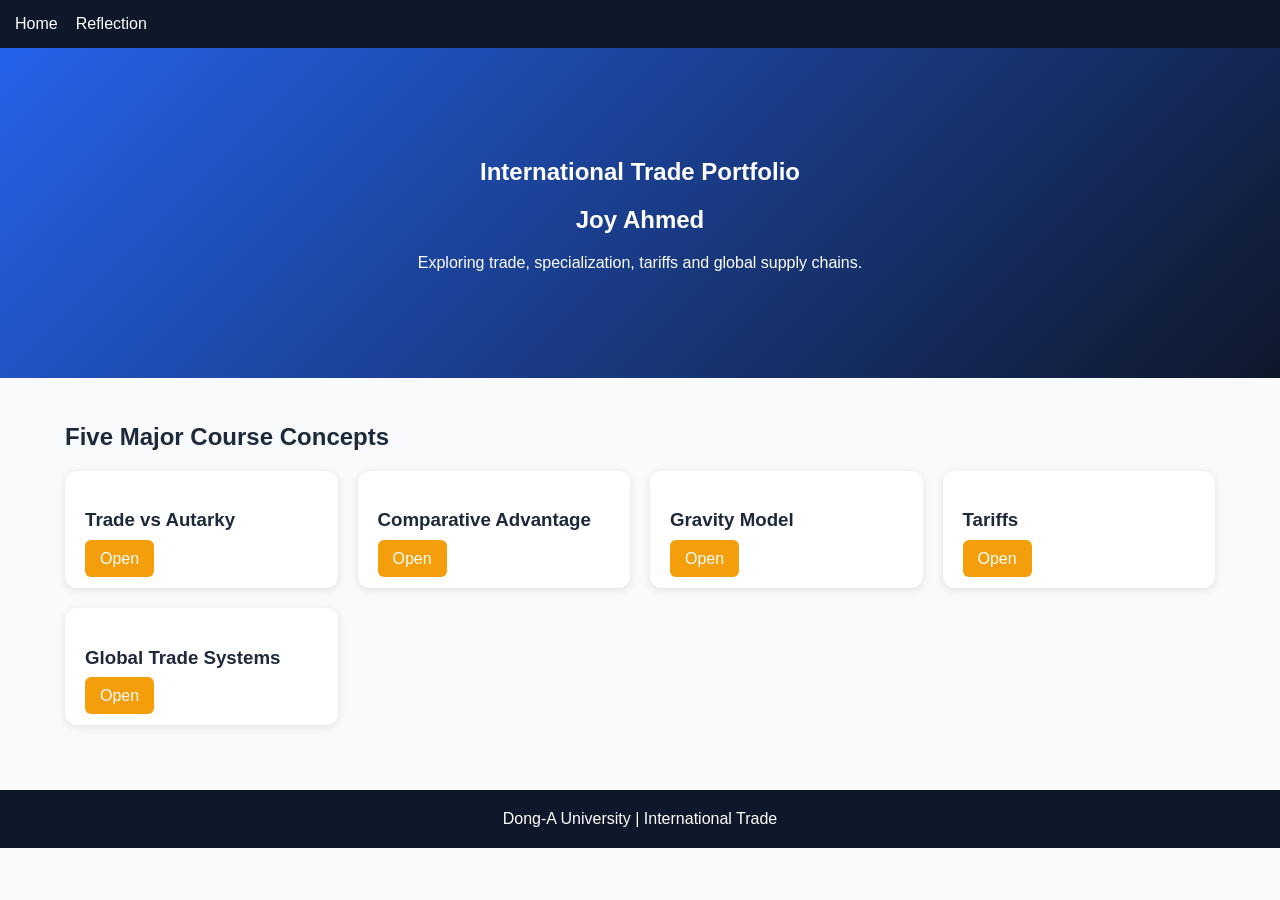
==== index.html @ 01178fcf "Add files via upload" ====
<!DOCTYPE html><html><head><title>International Trade Portfolio</title><link rel='stylesheet' href='css/style.css'></head><body>
<nav><a href='index.html'>Home</a><a href='reflection.html'>Reflection</a></nav>
<section class='hero'><h1>International Trade Portfolio</h1><h2>Joy Ahmed</h2><p>Exploring trade, specialization, tariffs and global supply chains.</p></section>
<div class='container'><h2>Five Major Course Concepts</h2><div class='cards'>
<div class='card'><h3>Trade vs Autarky</h3><a class='btn' href='projects/autarky.html'>Open</a></div>
<div class='card'><h3>Comparative Advantage</h3><a class='btn' href='projects/comparative.html'>Open</a></div>
<div class='card'><h3>Gravity Model</h3><a class='btn' href='projects/gravity.html'>Open</a></div>
<div class='card'><h3>Tariffs</h3><a class='btn' href='projects/tariffs.html'>Open</a></div>
<div class='card'><h3>Global Trade Systems</h3><a class='btn' href='projects/systems.html'>Open</a></div>
</div></div><footer>Dong-A University | International Trade</footer></body></html>
---- css/style.css ----
*{box-sizing:border-box}body{margin:0;font-family:Segoe UI,Arial,sans-serif;background:#f8fafc;color:#1e293b}
nav{background:#0f172a;padding:15px;position:sticky;top:0}nav a{color:#fff;text-decoration:none;margin-right:18px}
.hero{background:linear-gradient(135deg,#2563eb,#0f172a);color:#fff;padding:90px 20px;text-align:center}
.container{max-width:1200px;margin:auto;padding:25px}
.cards{display:grid;grid-template-columns:repeat(auto-fit,minmax(250px,1fr));gap:20px}
.card{background:#fff;padding:20px;border-radius:12px;box-shadow:0 2px 10px rgba(0,0,0,.1)}
.btn{background:#f59e0b;color:#fff;padding:10px 15px;text-decoration:none;border-radius:6px}
.section{margin:30px 0}.demo{background:#eef4ff;padding:15px;border-radius:10px}
footer{background:#0f172a;color:#fff;text-align:center;padding:20px;margin-top:40px}
input,select{padding:8px;margin:5px}
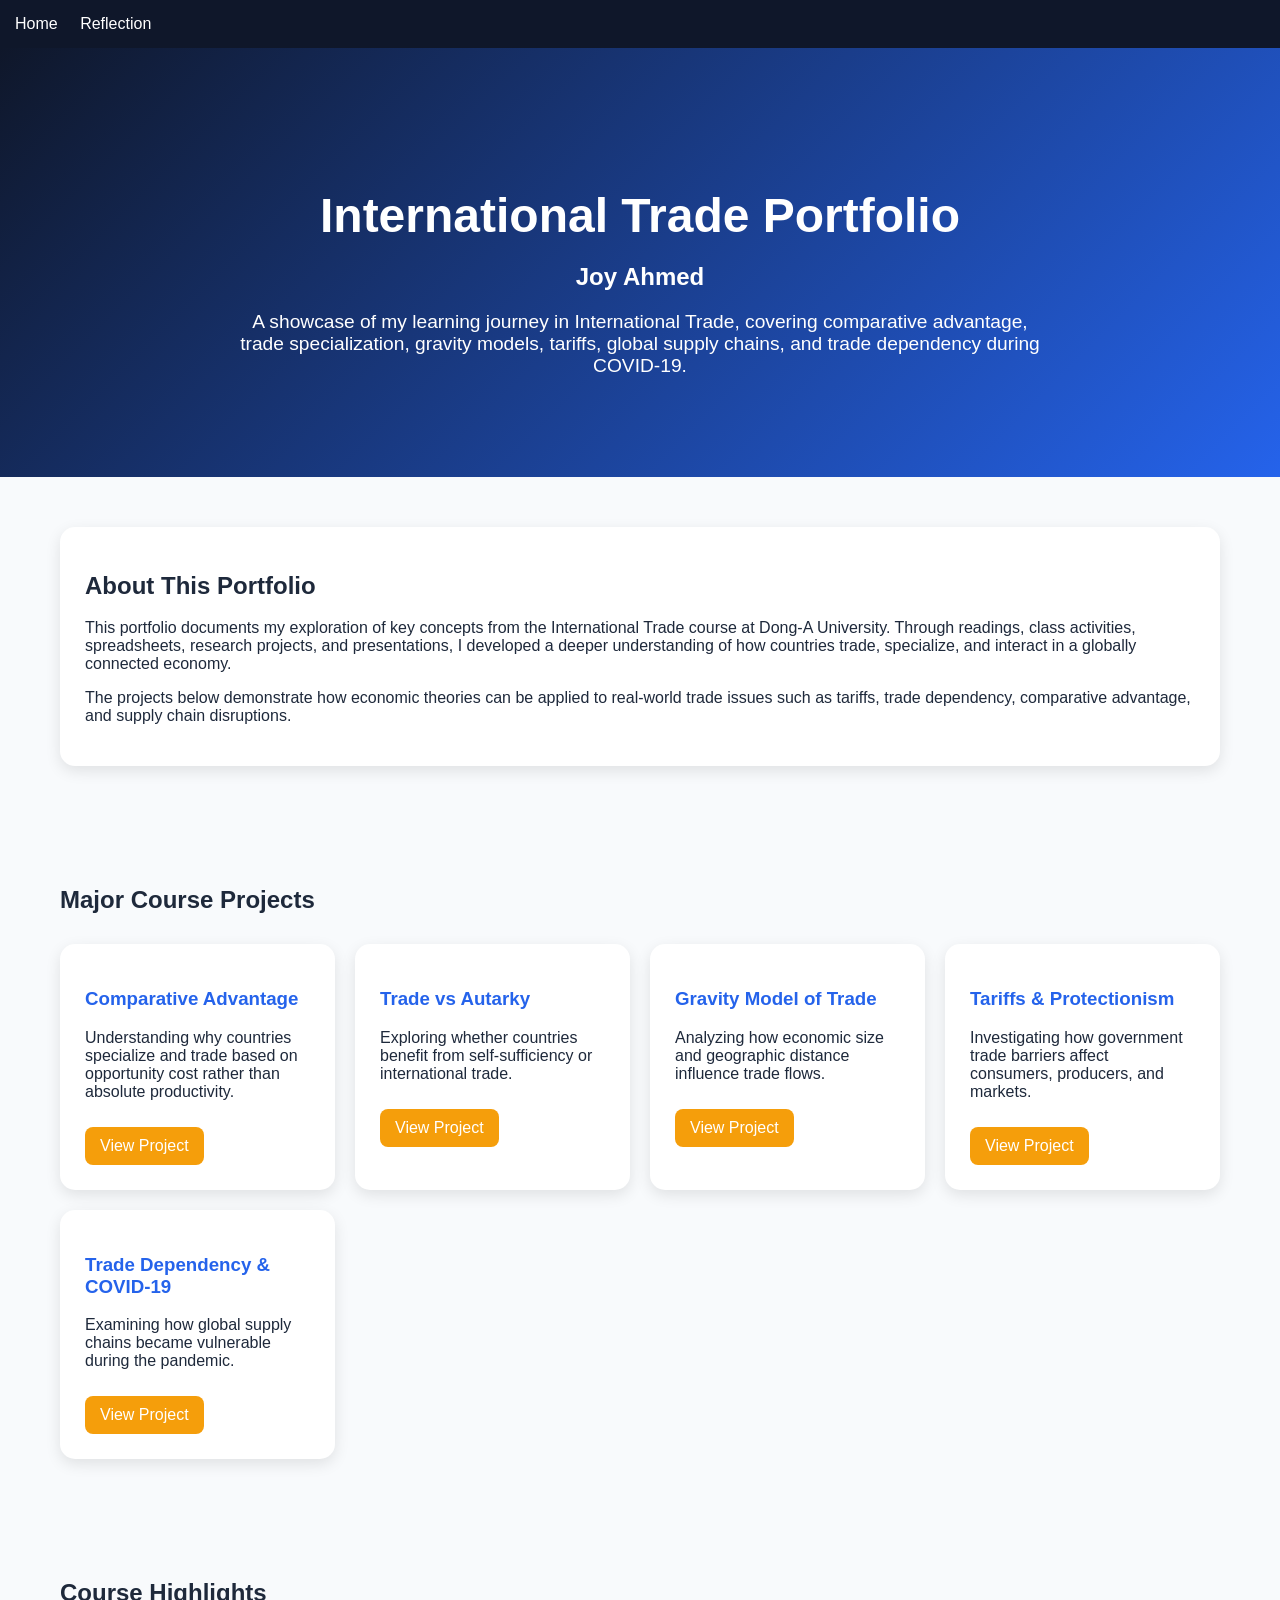
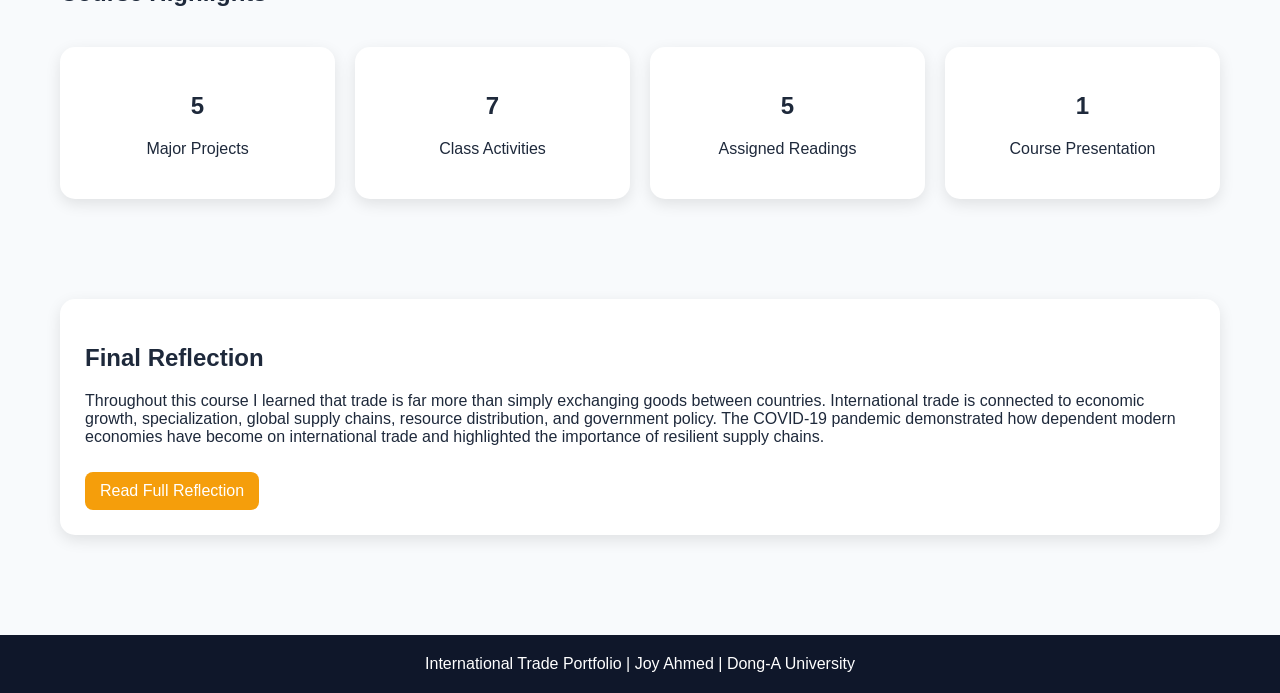
==== commit 5c2a4529: "Revise index.html for improved layout and content Updated the structure and content of the index.htm" ====
--- a/index.html
+++ b/index.html
@@ -1,10 +1,310 @@
-<!DOCTYPE html><html><head><title>International Trade Portfolio</title><link rel='stylesheet' href='css/style.css'></head><body>
-<nav><a href='index.html'>Home</a><a href='reflection.html'>Reflection</a></nav>
-<section class='hero'><h1>International Trade Portfolio</h1><h2>Joy Ahmed</h2><p>Exploring trade, specialization, tariffs and global supply chains.</p></section>
-<div class='container'><h2>Five Major Course Concepts</h2><div class='cards'>
-<div class='card'><h3>Trade vs Autarky</h3><a class='btn' href='projects/autarky.html'>Open</a></div>
-<div class='card'><h3>Comparative Advantage</h3><a class='btn' href='projects/comparative.html'>Open</a></div>
-<div class='card'><h3>Gravity Model</h3><a class='btn' href='projects/gravity.html'>Open</a></div>
-<div class='card'><h3>Tariffs</h3><a class='btn' href='projects/tariffs.html'>Open</a></div>
-<div class='card'><h3>Global Trade Systems</h3><a class='btn' href='projects/systems.html'>Open</a></div>
-</div></div><footer>Dong-A University | International Trade</footer></body></html>+<!DOCTYPE html>
+<html lang="en">
+
+<head>
+<meta charset="UTF-8">
+<meta name="viewport" content="width=device-width, initial-scale=1.0">
+
+<title>International Trade Portfolio | Joy Ahmed</title>
+
+<link rel="stylesheet" href="css/style.css">
+
+<style>
+
+.hero{
+background:linear-gradient(135deg,#0F172A,#2563EB);
+color:white;
+padding:100px 20px;
+text-align:center;
+}
+
+.hero h1{
+font-size:3rem;
+margin-bottom:10px;
+}
+
+.hero p{
+font-size:1.2rem;
+max-width:800px;
+margin:auto;
+}
+
+.section{
+max-width:1200px;
+margin:auto;
+padding:50px 20px;
+}
+
+.course-card{
+background:white;
+padding:25px;
+border-radius:15px;
+box-shadow:0 5px 15px rgba(0,0,0,0.1);
+}
+
+.project-grid{
+display:grid;
+grid-template-columns:repeat(auto-fit,minmax(250px,1fr));
+gap:20px;
+margin-top:30px;
+}
+
+.project-card{
+background:white;
+padding:25px;
+border-radius:15px;
+box-shadow:0 5px 15px rgba(0,0,0,0.1);
+transition:.3s;
+}
+
+.project-card:hover{
+transform:translateY(-5px);
+}
+
+.project-card h3{
+color:#2563EB;
+}
+
+.btn{
+display:inline-block;
+margin-top:10px;
+padding:10px 15px;
+background:#F59E0B;
+color:white;
+text-decoration:none;
+border-radius:8px;
+}
+
+.stats{
+display:grid;
+grid-template-columns:repeat(auto-fit,minmax(200px,1fr));
+gap:20px;
+text-align:center;
+margin-top:40px;
+}
+
+.stat-box{
+background:white;
+padding:25px;
+border-radius:15px;
+box-shadow:0 5px 15px rgba(0,0,0,.1);
+}
+
+footer{
+background:#0F172A;
+color:white;
+text-align:center;
+padding:20px;
+margin-top:50px;
+}
+
+</style>
+
+</head>
+
+<body>
+
+<nav>
+<a href="index.html">Home</a>
+<a href="reflection.html">Reflection</a>
+</nav>
+
+<section class="hero">
+
+<h1>International Trade Portfolio</h1>
+
+<h2>Joy Ahmed</h2>
+
+<p>
+A showcase of my learning journey in International Trade,
+covering comparative advantage, trade specialization,
+gravity models, tariffs, global supply chains,
+and trade dependency during COVID-19.
+</p>
+
+</section>
+
+<section class="section">
+
+<div class="course-card">
+
+<h2>About This Portfolio</h2>
+
+<p>
+
+This portfolio documents my exploration of key concepts
+from the International Trade course at Dong-A University.
+
+Through readings, class activities, spreadsheets,
+research projects, and presentations, I developed a deeper
+understanding of how countries trade, specialize,
+and interact in a globally connected economy.
+
+</p>
+
+<p>
+
+The projects below demonstrate how economic theories can
+be applied to real-world trade issues such as tariffs,
+trade dependency, comparative advantage,
+and supply chain disruptions.
+
+</p>
+
+</div>
+
+</section>
+
+<section class="section">
+
+<h2>Major Course Projects</h2>
+
+<div class="project-grid">
+
+<div class="project-card">
+
+<h3>Comparative Advantage</h3>
+
+<p>
+Understanding why countries specialize and trade based on
+opportunity cost rather than absolute productivity.
+</p>
+
+<a href="projects/comparative.html" class="btn">
+View Project
+</a>
+
+</div>
+
+<div class="project-card">
+
+<h3>Trade vs Autarky</h3>
+
+<p>
+Exploring whether countries benefit from self-sufficiency
+or international trade.
+</p>
+
+<a href="projects/autarky.html" class="btn">
+View Project
+</a>
+
+</div>
+
+<div class="project-card">
+
+<h3>Gravity Model of Trade</h3>
+
+<p>
+Analyzing how economic size and geographic distance
+influence trade flows.
+</p>
+
+<a href="projects/gravity.html" class="btn">
+View Project
+</a>
+
+</div>
+
+<div class="project-card">
+
+<h3>Tariffs & Protectionism</h3>
+
+<p>
+Investigating how government trade barriers affect
+consumers, producers, and markets.
+</p>
+
+<a href="projects/tariffs.html" class="btn">
+View Project
+</a>
+
+</div>
+
+<div class="project-card">
+
+<h3>Trade Dependency & COVID-19</h3>
+
+<p>
+Examining how global supply chains became vulnerable
+during the pandemic.
+</p>
+
+<a href="projects/systems.html" class="btn">
+View Project
+</a>
+
+</div>
+
+</div>
+
+</section>
+
+<section class="section">
+
+<h2>Course Highlights</h2>
+
+<div class="stats">
+
+<div class="stat-box">
+<h1>5</h1>
+<p>Major Projects</p>
+</div>
+
+<div class="stat-box">
+<h1>7</h1>
+<p>Class Activities</p>
+</div>
+
+<div class="stat-box">
+<h1>5</h1>
+<p>Assigned Readings</p>
+</div>
+
+<div class="stat-box">
+<h1>1</h1>
+<p>Course Presentation</p>
+</div>
+
+</div>
+
+</section>
+
+<section class="section">
+
+<div class="course-card">
+
+<h2>Final Reflection</h2>
+
+<p>
+
+Throughout this course I learned that trade is far more
+than simply exchanging goods between countries.
+International trade is connected to economic growth,
+specialization, global supply chains,
+resource distribution, and government policy.
+
+The COVID-19 pandemic demonstrated how dependent modern
+economies have become on international trade and
+highlighted the importance of resilient supply chains.
+
+</p>
+
+<a href="reflection.html" class="btn">
+
+Read Full Reflection
+
+</a>
+
+</div>
+
+</section>
+
+<footer>
+
+International Trade Portfolio | Joy Ahmed | Dong-A University
+
+</footer>
+
+</body>
+</html>
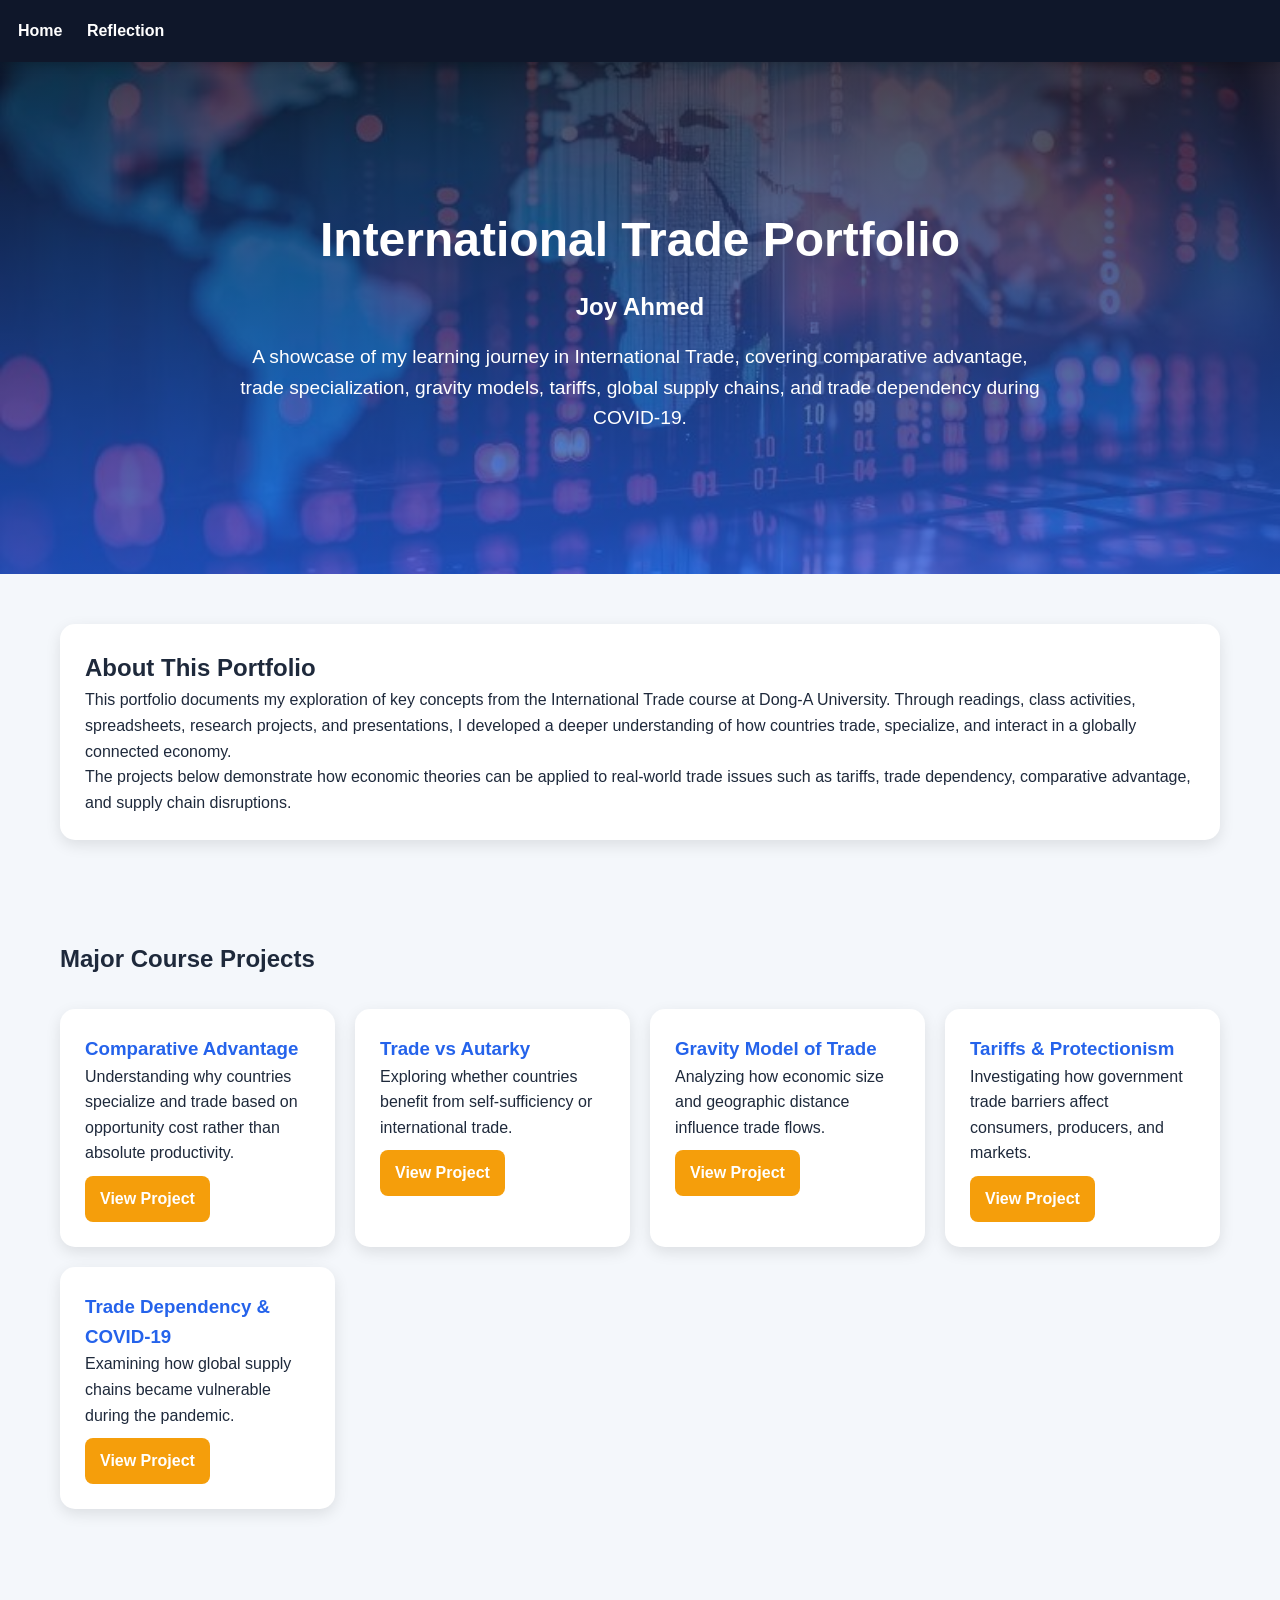
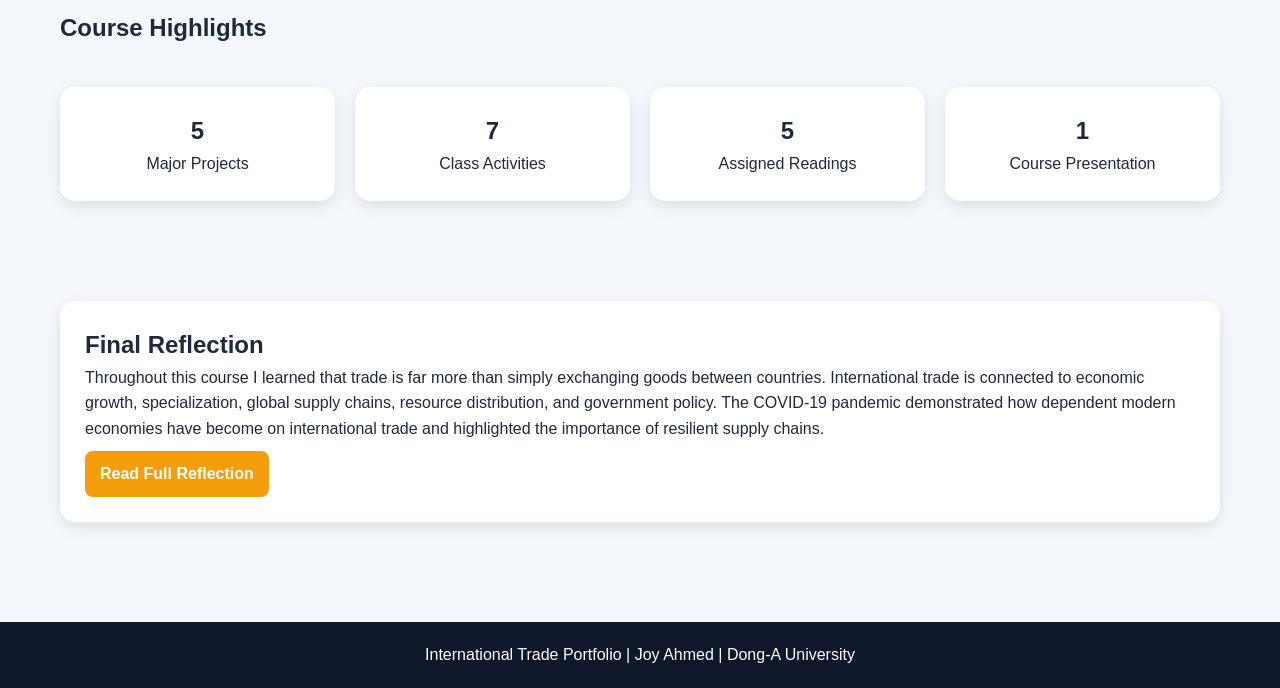
==== commit 50988489: "Update index.html" ====
--- a/index.html
+++ b/index.html
@@ -12,15 +12,31 @@
 <style>
 
 .hero{
-background:linear-gradient(135deg,#0F172A,#2563EB);
 color:white;
-padding:100px 20px;
+padding:140px 20px;
 text-align:center;
+}
+
+.home-hero{
+background:
+linear-gradient(
+rgba(15,23,42,.75),
+rgba(37,99,235,.75)
+),
+url("images/home-bg.jpg");
+
+background-size:cover;
+background-position:center;
+background-repeat:no-repeat;
 }
 
 .hero h1{
 font-size:3rem;
 margin-bottom:10px;
+}
+
+.hero h2{
+margin-bottom:15px;
 }
 
 .hero p{
@@ -109,7 +125,7 @@
 <a href="reflection.html">Reflection</a>
 </nav>
 
-<section class="hero">
+<section class="hero home-hero">
 
 <h1>International Trade Portfolio</h1>
 
@@ -131,7 +147,6 @@
 <h2>About This Portfolio</h2>
 
 <p>
-
 This portfolio documents my exploration of key concepts
 from the International Trade course at Dong-A University.
 
@@ -139,16 +154,13 @@
 research projects, and presentations, I developed a deeper
 understanding of how countries trade, specialize,
 and interact in a globally connected economy.
-
-</p>
-
-<p>
-
+</p>
+
+<p>
 The projects below demonstrate how economic theories can
 be applied to real-world trade issues such as tariffs,
 trade dependency, comparative advantage,
 and supply chain disruptions.
-
 </p>
 
 </div>
@@ -277,7 +289,6 @@
 <h2>Final Reflection</h2>
 
 <p>
-
 Throughout this course I learned that trade is far more
 than simply exchanging goods between countries.
 International trade is connected to economic growth,
@@ -287,13 +298,10 @@
 The COVID-19 pandemic demonstrated how dependent modern
 economies have become on international trade and
 highlighted the importance of resilient supply chains.
-
 </p>
 
 <a href="reflection.html" class="btn">
-
 Read Full Reflection
-
 </a>
 
 </div>
@@ -301,9 +309,7 @@
 </section>
 
 <footer>
-
 International Trade Portfolio | Joy Ahmed | Dong-A University
-
 </footer>
 
 </body>
--- a/css/style.css
+++ b/css/style.css
@@ -1,11 +1,123 @@
+*{
+box-sizing:border-box;
+margin:0;
+padding:0;
+}
 
-*{box-sizing:border-box}body{margin:0;font-family:Segoe UI,Arial,sans-serif;background:#f8fafc;color:#1e293b}
-nav{background:#0f172a;padding:15px;position:sticky;top:0}nav a{color:#fff;text-decoration:none;margin-right:18px}
-.hero{background:linear-gradient(135deg,#2563eb,#0f172a);color:#fff;padding:90px 20px;text-align:center}
-.container{max-width:1200px;margin:auto;padding:25px}
-.cards{display:grid;grid-template-columns:repeat(auto-fit,minmax(250px,1fr));gap:20px}
-.card{background:#fff;padding:20px;border-radius:12px;box-shadow:0 2px 10px rgba(0,0,0,.1)}
-.btn{background:#f59e0b;color:#fff;padding:10px 15px;text-decoration:none;border-radius:6px}
-.section{margin:30px 0}.demo{background:#eef4ff;padding:15px;border-radius:10px}
-footer{background:#0f172a;color:#fff;text-align:center;padding:20px;margin-top:40px}
-input,select{padding:8px;margin:5px}
+body{
+font-family:'Segoe UI',Arial,sans-serif;
+background:#f4f7fb;
+color:#1e293b;
+line-height:1.6;
+}
+
+nav{
+background:#0f172a;
+padding:18px;
+position:sticky;
+top:0;
+z-index:1000;
+box-shadow:0 2px 10px rgba(0,0,0,.2);
+}
+
+nav a{
+color:white;
+text-decoration:none;
+margin-right:20px;
+font-weight:600;
+}
+
+.hero{
+background:
+linear-gradient(
+rgba(15,23,42,.75),
+rgba(37,99,235,.75)
+),
+url("../images/world image2.jpg");
+
+background-size:cover;
+background-position:center;
+background-repeat:no-repeat;
+
+color:white;
+padding:140px 20px;
+text-align:center;
+}
+
+.hero h1{
+font-size:3rem;
+margin-bottom:15px;
+}
+
+.hero p{
+font-size:1.2rem;
+}
+
+.container{
+max-width:1200px;
+margin:auto;
+padding:30px;
+}
+
+.cards{
+display:grid;
+grid-template-columns:repeat(auto-fit,minmax(250px,1fr));
+gap:25px;
+}
+
+.card{
+background:white;
+padding:25px;
+border-radius:15px;
+box-shadow:0 5px 15px rgba(0,0,0,.1);
+transition:.3s;
+}
+
+.card:hover{
+transform:translateY(-8px);
+}
+
+.btn{
+background:#2563eb;
+color:white;
+padding:12px 18px;
+text-decoration:none;
+border-radius:8px;
+display:inline-block;
+margin-top:10px;
+font-weight:600;
+}
+
+.btn:hover{
+background:#1d4ed8;
+}
+
+.section{
+margin:30px 0;
+}
+
+.demo{
+background:#eef4ff;
+padding:20px;
+border-radius:12px;
+}
+
+input,select{
+padding:10px;
+margin:5px;
+border:1px solid #cbd5e1;
+border-radius:6px;
+}
+
+img{
+max-width:100%;
+border-radius:12px;
+}
+
+footer{
+background:#0f172a;
+color:white;
+text-align:center;
+padding:25px;
+margin-top:50px;
+}
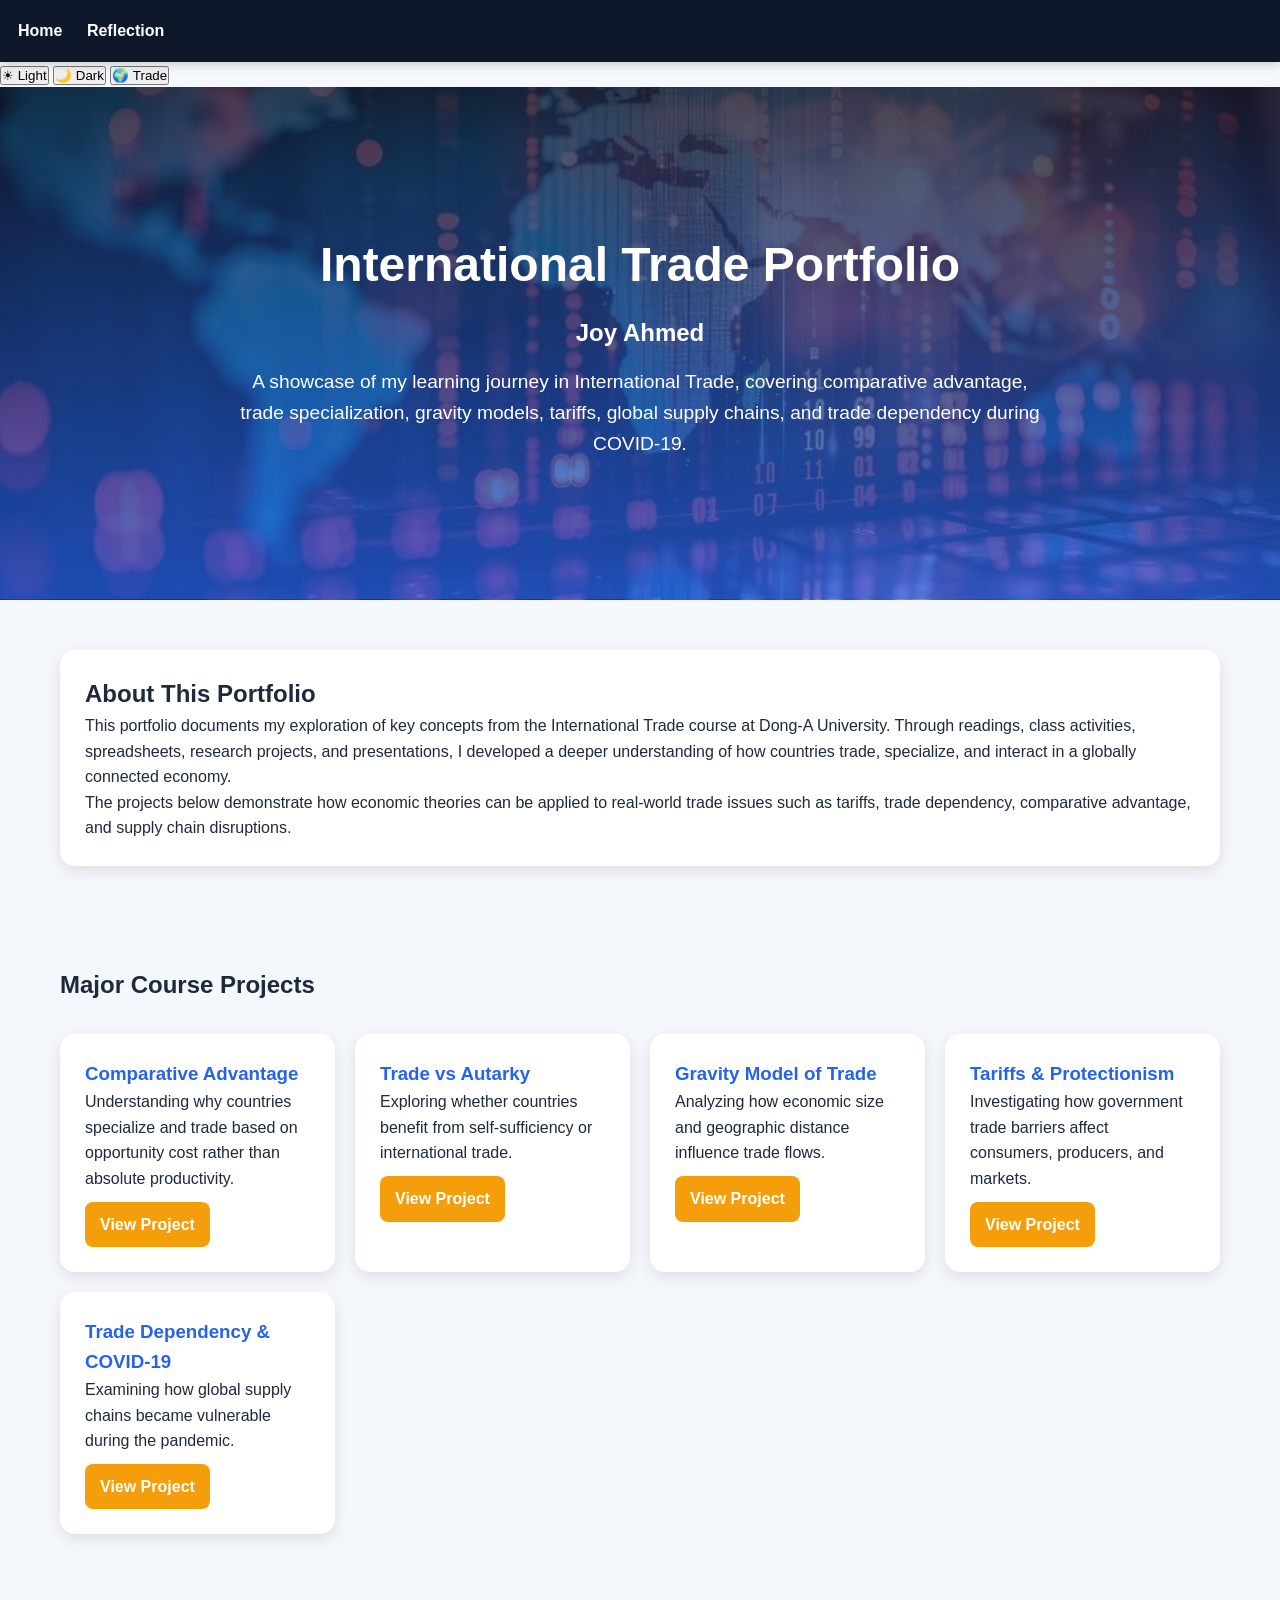
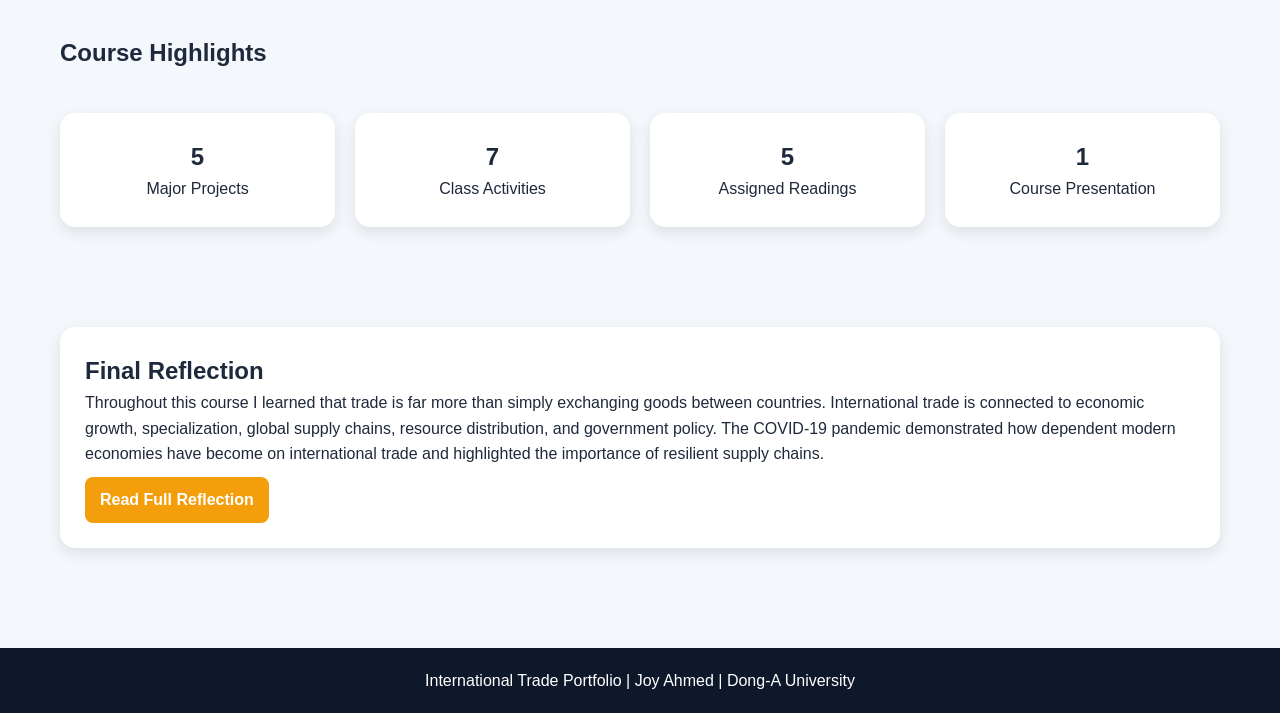
==== commit 97f734f5: "Update index.html" ====
--- a/index.html
+++ b/index.html
@@ -124,7 +124,11 @@
 <a href="index.html">Home</a>
 <a href="reflection.html">Reflection</a>
 </nav>
-
+<div class="theme-switcher">
+<button onclick="setTheme('light')">☀ Light</button>
+<button onclick="setTheme('dark')">🌙 Dark</button>
+<button onclick="setTheme('trade')">🌍 Trade</button>
+</div>
 <section class="hero home-hero">
 
 <h1>International Trade Portfolio</h1>
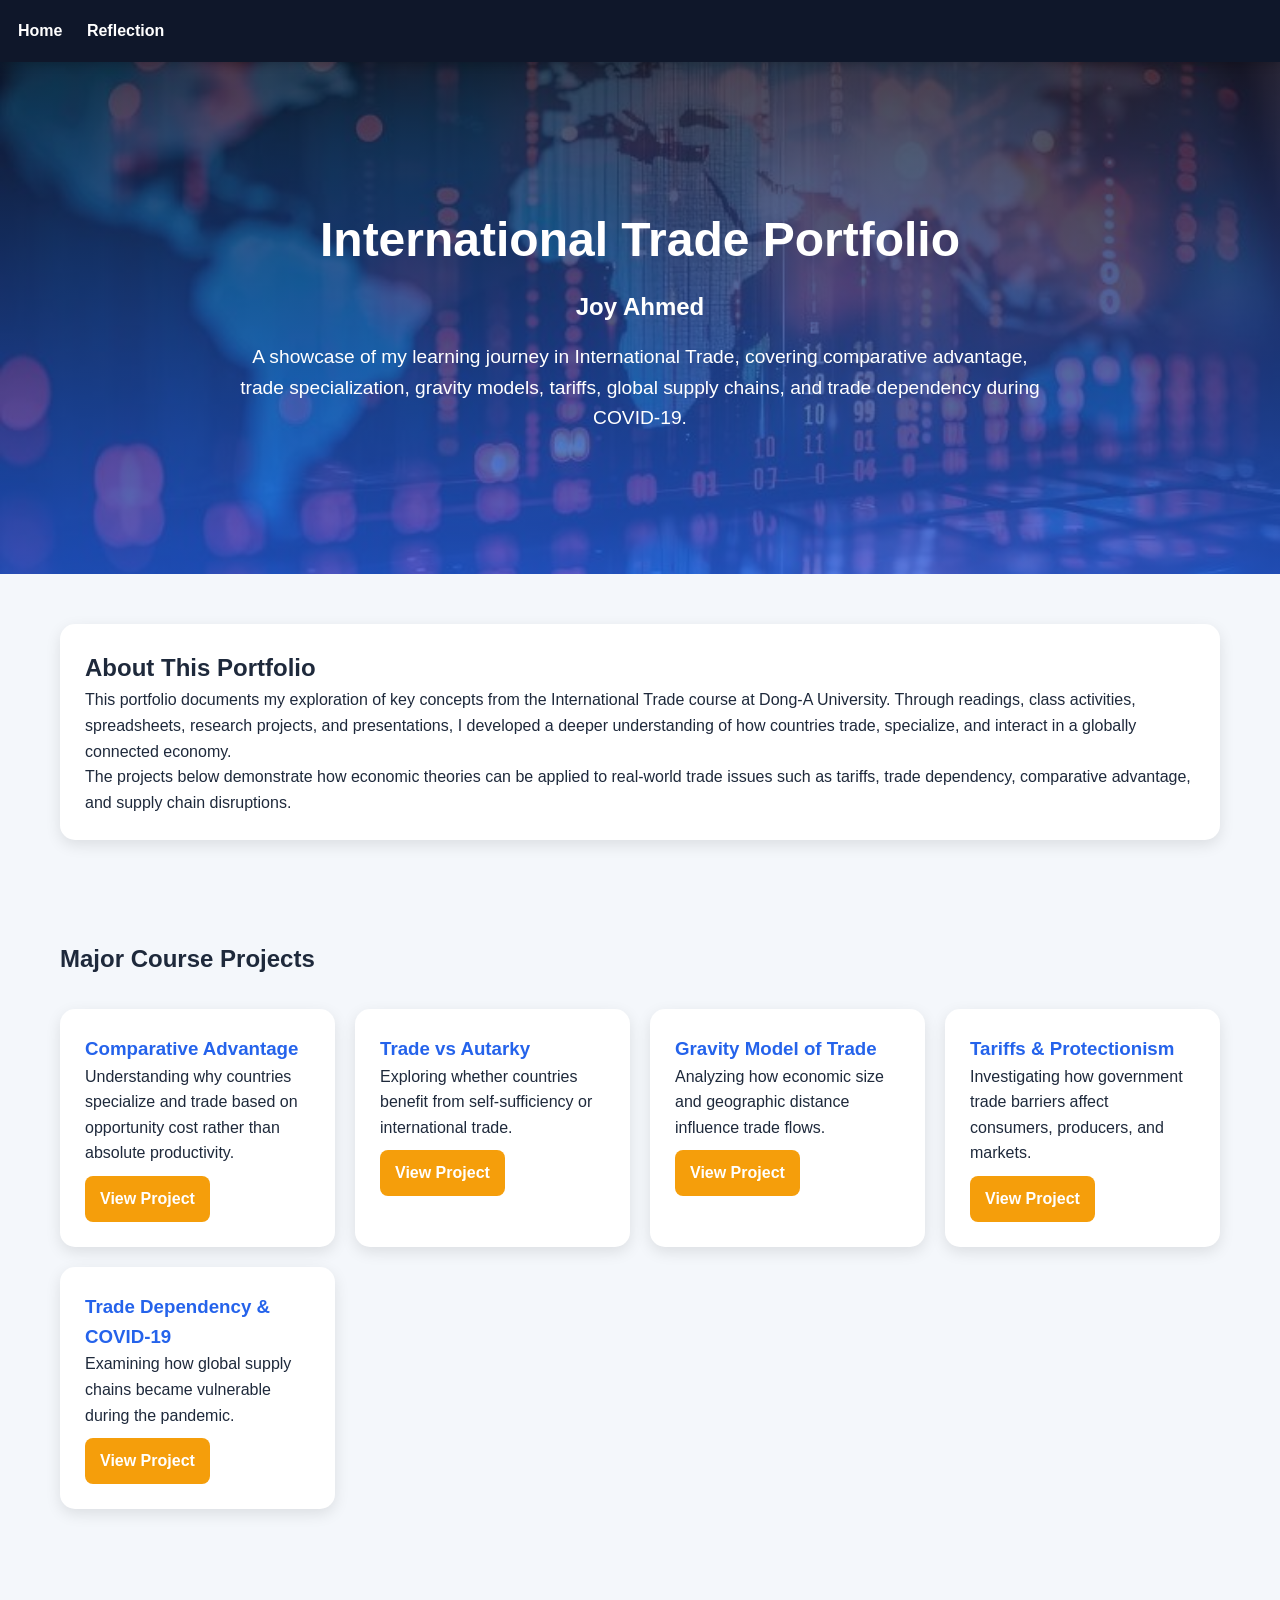
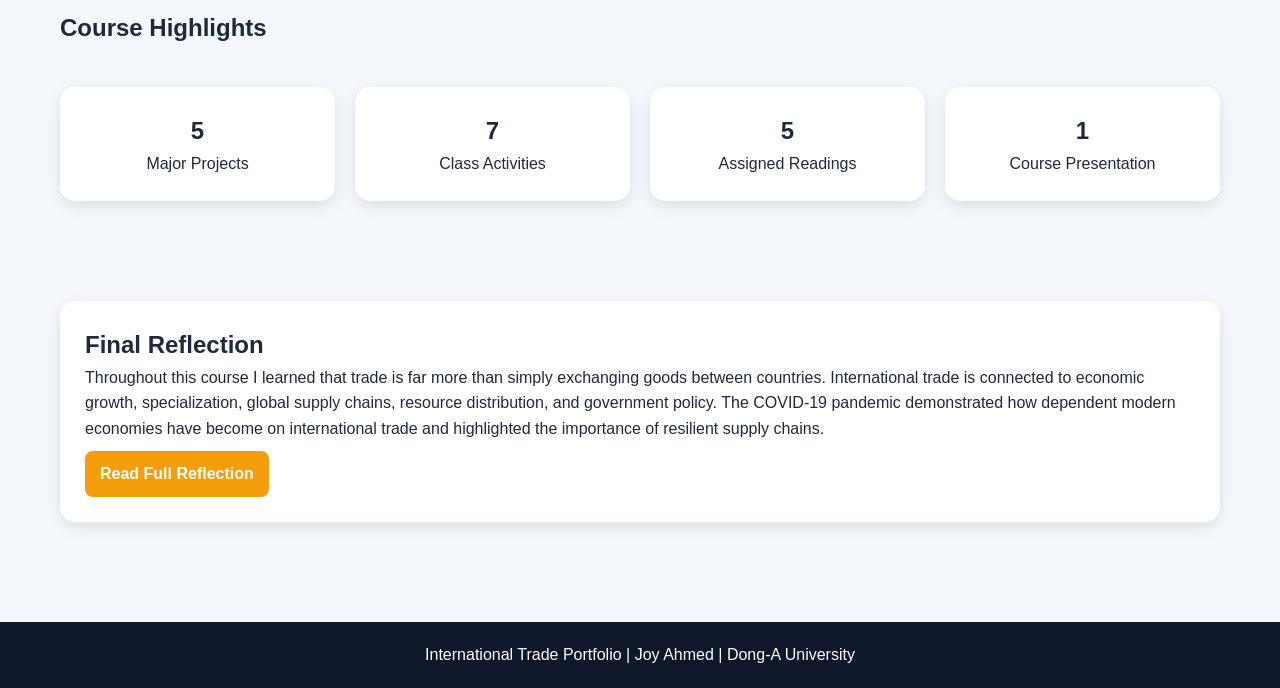
==== commit c35549cc: "Update index.html" ====
--- a/index.html
+++ b/index.html
@@ -124,11 +124,7 @@
 <a href="index.html">Home</a>
 <a href="reflection.html">Reflection</a>
 </nav>
-<div class="theme-switcher">
-<button onclick="setTheme('light')">☀ Light</button>
-<button onclick="setTheme('dark')">🌙 Dark</button>
-<button onclick="setTheme('trade')">🌍 Trade</button>
-</div>
+
 <section class="hero home-hero">
 
 <h1>International Trade Portfolio</h1>
--- a/css/style.css
+++ b/css/style.css
@@ -121,3 +121,47 @@
 padding:25px;
 margin-top:50px;
 }
+.theme-switcher{
+text-align:center;
+padding:15px;
+}
+
+.theme-switcher{
+text-align:center;
+padding:15px;
+}
+
+.theme-switcher button{
+padding:10px 15px;
+margin:5px;
+border:none;
+border-radius:8px;
+cursor:pointer;
+font-weight:bold;
+background:#2563EB;
+color:white;
+}
+
+.dark-theme{
+background:#0F172A;
+color:white;
+}
+
+.dark-theme .card,
+.dark-theme .course-card,
+.dark-theme .stat-box{
+background:#1E293B;
+color:white;
+}
+
+.trade-theme{
+background:#E0F2FE;
+color:#0F172A;
+}
+
+.trade-theme .card,
+.trade-theme .course-card,
+.trade-theme .stat-box{
+background:white;
+border-left:5px solid #2563EB;
+}
